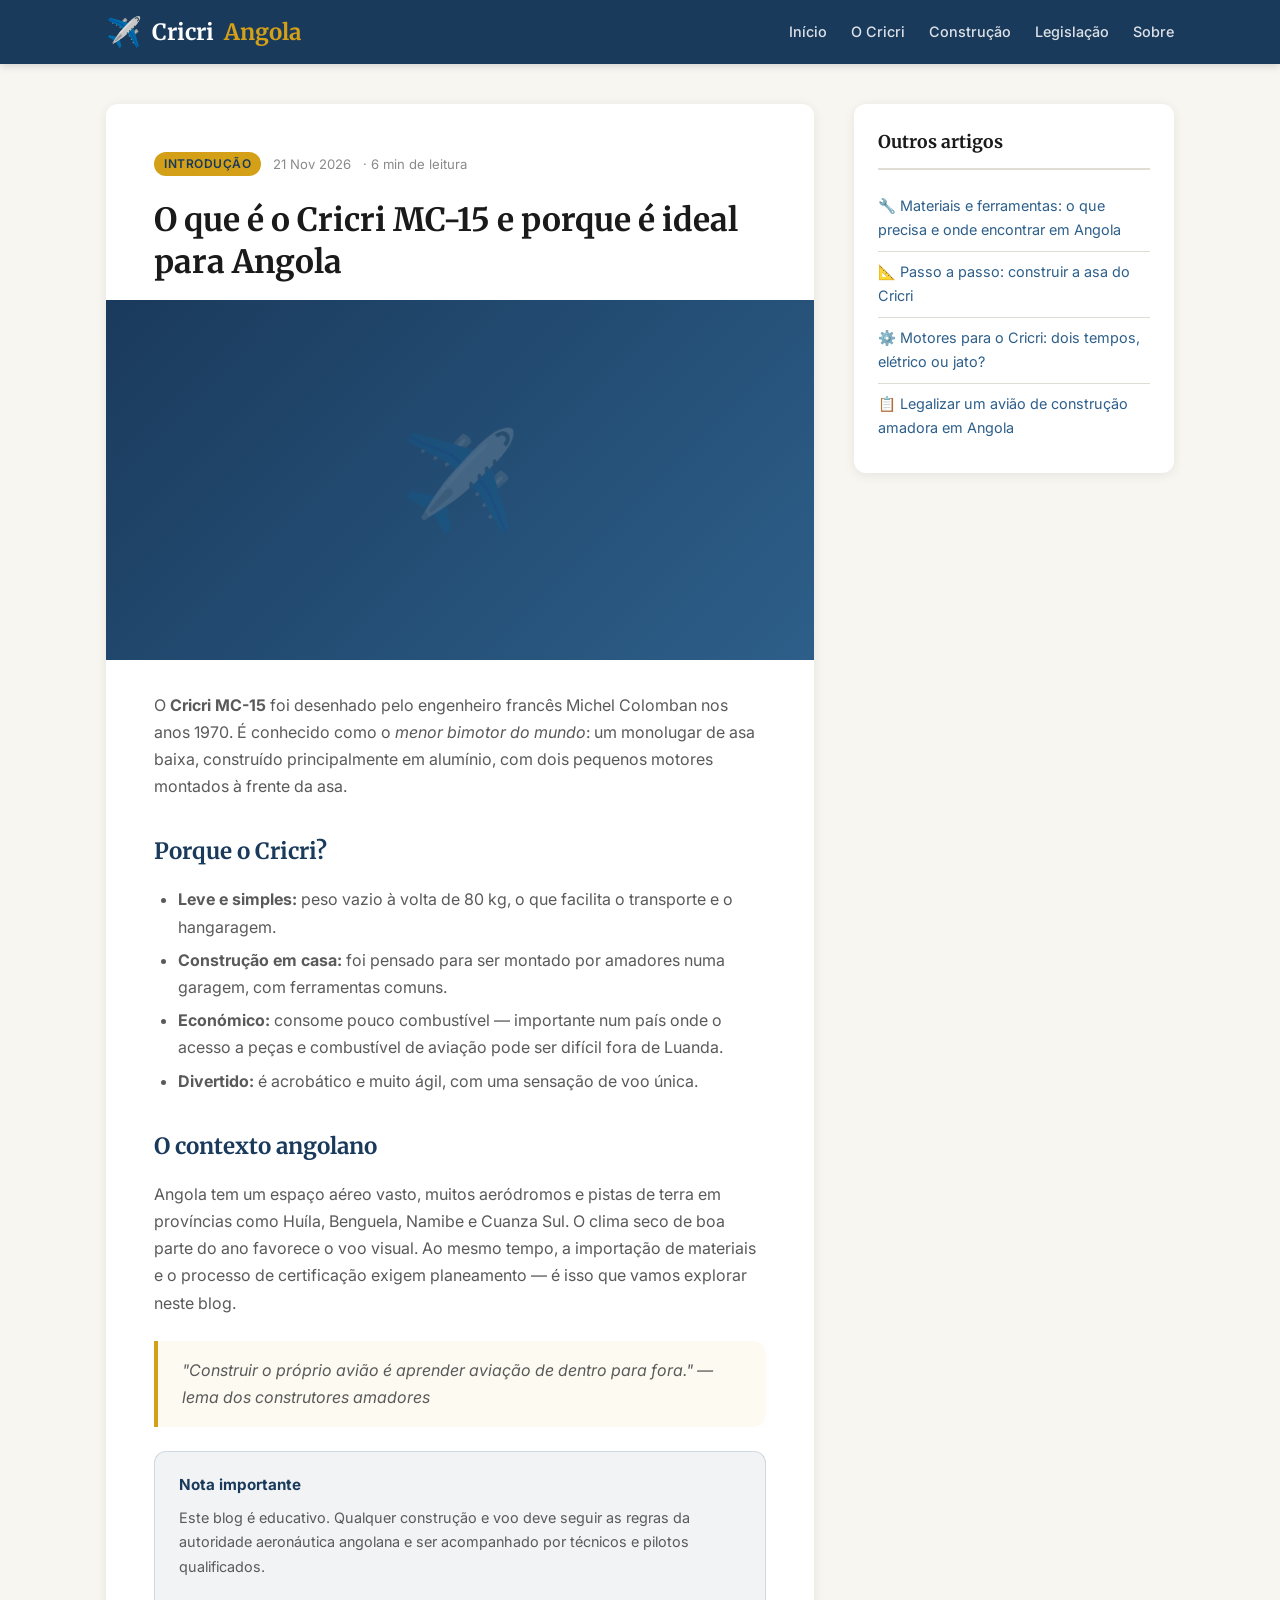
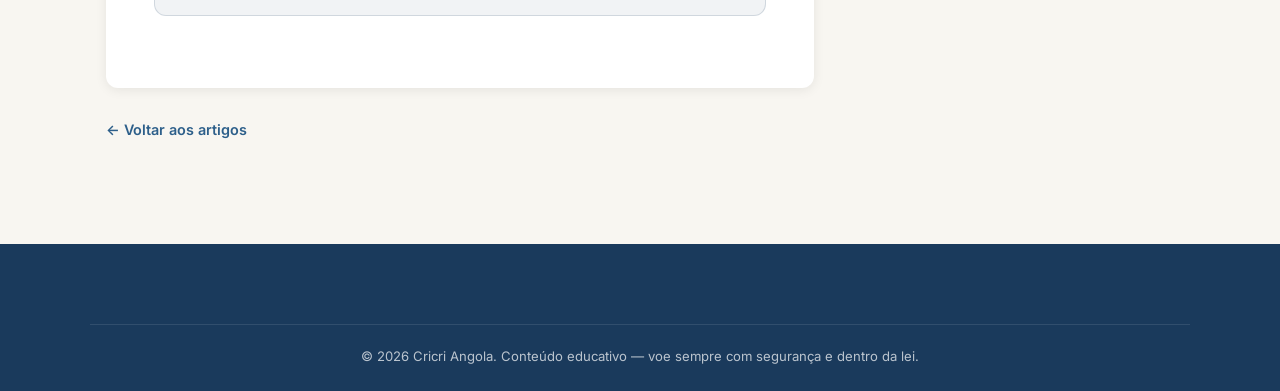
==== article.html @ 6742cb9e "Add Cricri Angola blog: guides for building Cricri MC-15 aircraft in Angola Co-Authored-By: Claude O" ====
<!DOCTYPE html>
<html lang="pt">
<head>
  <meta charset="UTF-8">
  <meta name="viewport" content="width=device-width, initial-scale=1.0">
  <title>Cricri Angola</title>
  <link rel="stylesheet" href="style.css">
</head>
<body>
  <header class="site-header">
    <div class="header-inner">
      <a href="index.html" class="site-logo"><span class="logo-icon">✈️</span> Cricri <span>Angola</span></a>
      <button class="menu-toggle" aria-label="Abrir menu" onclick="document.getElementById('nav').classList.toggle('open')">☰</button>
      <nav>
        <ul id="nav">
          <li><a href="index.html">Início</a></li>
          <li><a href="article.html?id=o-que-e-o-cricri">O Cricri</a></li>
          <li><a href="article.html?id=construir-a-asa">Construção</a></li>
          <li><a href="article.html?id=legalizacao-em-angola">Legislação</a></li>
          <li><a href="index.html#sobre">Sobre</a></li>
        </ul>
      </nav>
    </div>
  </header>

  <div class="container">
    <div class="main-grid">
      <main>
        <article class="article-full" id="article"></article>
        <a href="index.html" class="read-more">← Voltar aos artigos</a>
      </main>
      <aside class="sidebar">
        <div class="sidebar-widget">
          <h3>Outros artigos</h3>
          <ul class="specs-list" id="others"></ul>
        </div>
      </aside>
    </div>
  </div>

  <footer class="site-footer">
    <div class="footer-bottom">© 2026 Cricri Angola. Conteúdo educativo — voe sempre com segurança e dentro da lei.</div>
  </footer>

  <script src="posts.js"></script>
  <script>
    const id = new URLSearchParams(location.search).get('id');
    const post = POSTS.find(p => p.id === id) || POSTS[0];
    document.title = post.title + ' — Cricri Angola';
    document.getElementById('article').innerHTML = `
      <div class="post-meta"><span class="post-tag">${post.tag}</span><span>${post.date}</span><span>· ${post.read} de leitura</span></div>
      <h1>${post.title}</h1>
      <div class="article-img-placeholder">${post.icon}</div>
      <div class="article-content">${post.content}</div>`;
    document.getElementById('others').innerHTML = POSTS.filter(p => p.id !== post.id)
      .map(p => `<li><a href="article.html?id=${p.id}">${p.icon} ${p.title}</a></li>`).join('');
  </script>
</body>
</html>
---- style.css ----
@import url('https://fonts.googleapis.com/css2?family=Inter:wght@400;500;600;700;800&family=Merriweather:wght@400;700&display=swap');

:root {
  --primary: #1a3a5c;
  --primary-light: #2d5f8a;
  --accent: #d4a017;
  --accent-light: #f0c040;
  --bg: #f8f6f1;
  --bg-card: #ffffff;
  --text: #1a1a1a;
  --text-muted: #5a5a5a;
  --text-light: #8a8a8a;
  --border: #e0ddd5;
  --shadow: 0 2px 12px rgba(0,0,0,0.08);
  --shadow-hover: 0 6px 24px rgba(0,0,0,0.12);
  --radius: 12px;
  --max-width: 1100px;
}

* { margin: 0; padding: 0; box-sizing: border-box; }

body {
  font-family: 'Inter', sans-serif;
  background: var(--bg);
  color: var(--text);
  line-height: 1.7;
}

a { color: var(--primary-light); text-decoration: none; transition: color 0.2s; }
a:hover { color: var(--accent); }

img { max-width: 100%; height: auto; display: block; }

/* Header */
.site-header {
  background: var(--primary);
  color: #fff;
  padding: 0;
  position: sticky;
  top: 0;
  z-index: 100;
  box-shadow: 0 2px 8px rgba(0,0,0,0.15);
}

.header-inner {
  max-width: var(--max-width);
  margin: 0 auto;
  padding: 0 16px;
  display: flex;
  align-items: center;
  justify-content: space-between;
  height: 64px;
}

.site-logo {
  font-family: 'Merriweather', serif;
  font-size: 1.4rem;
  font-weight: 700;
  color: #fff;
  display: flex;
  align-items: center;
  gap: 10px;
}

.site-logo .logo-icon {
  font-size: 1.8rem;
}

.site-logo span {
  color: var(--accent);
}

nav ul {
  list-style: none;
  display: flex;
  gap: 24px;
}

nav a {
  color: rgba(255,255,255,0.85);
  font-size: 0.9rem;
  font-weight: 500;
  padding: 6px 0;
  border-bottom: 2px solid transparent;
  transition: all 0.2s;
}

nav a:hover, nav a.active {
  color: #fff;
  border-bottom-color: var(--accent);
}

.menu-toggle {
  display: none;
  background: none;
  border: none;
  color: #fff;
  font-size: 1.5rem;
  cursor: pointer;
}

/* Hero */
.hero {
  background: linear-gradient(135deg, var(--primary) 0%, #0d2137 100%);
  color: #fff;
  padding: 80px 16px;
  text-align: center;
  position: relative;
  overflow: hidden;
}

.hero::before {
  content: '';
  position: absolute;
  top: 0; left: 0; right: 0; bottom: 0;
  background: url("data:image/svg+xml,%3Csvg xmlns='http://www.w3.org/2000/svg' viewBox='0 0 800 400'%3E%3Cpath d='M200 200 L400 180 L600 200 L400 220Z' fill='none' stroke='rgba(255,255,255,0.05)' stroke-width='2'/%3E%3Cpath d='M350 190 L400 150 L450 190' fill='none' stroke='rgba(255,255,255,0.05)' stroke-width='1.5'/%3E%3Cpath d='M100 250 L700 250' fill='none' stroke='rgba(255,255,255,0.03)' stroke-width='1'/%3E%3C/svg%3E") center/cover no-repeat;
  opacity: 0.6;
}

.hero-content {
  position: relative;
  max-width: 700px;
  margin: 0 auto;
}

.hero h1 {
  font-family: 'Merriweather', serif;
  font-size: 2.6rem;
  margin-bottom: 16px;
  line-height: 1.3;
}

.hero h1 span {
  color: var(--accent-light);
}

.hero p {
  font-size: 1.15rem;
  opacity: 0.9;
  margin-bottom: 28px;
  line-height: 1.7;
}

.hero-cta {
  display: inline-block;
  background: var(--accent);
  color: var(--primary);
  font-weight: 700;
  padding: 14px 32px;
  border-radius: 50px;
  font-size: 1rem;
  transition: all 0.3s;
}

.hero-cta:hover {
  background: var(--accent-light);
  color: var(--primary);
  transform: translateY(-2px);
  box-shadow: 0 4px 16px rgba(212,160,23,0.4);
}

/* Main layout */
.container {
  max-width: var(--max-width);
  margin: 0 auto;
  padding: 40px 16px;
}

.main-grid {
  display: grid;
  grid-template-columns: 1fr 320px;
  gap: 40px;
}

/* Blog cards */
.posts-section h2 {
  font-family: 'Merriweather', serif;
  font-size: 1.6rem;
  margin-bottom: 24px;
  padding-bottom: 12px;
  border-bottom: 3px solid var(--accent);
  display: inline-block;
}

.post-card {
  background: var(--bg-card);
  border-radius: var(--radius);
  box-shadow: var(--shadow);
  overflow: hidden;
  margin-bottom: 28px;
  transition: transform 0.2s, box-shadow 0.2s;
}

.post-card:hover {
  transform: translateY(-3px);
  box-shadow: var(--shadow-hover);
}

.post-card-img {
  width: 100%;
  height: 220px;
  object-fit: cover;
  background: var(--primary-light);
}

.post-card-img-placeholder {
  width: 100%;
  height: 220px;
  background: linear-gradient(135deg, var(--primary) 0%, var(--primary-light) 100%);
  display: flex;
  align-items: center;
  justify-content: center;
  font-size: 4rem;
  color: rgba(255,255,255,0.3);
}

.post-card-body {
  padding: 24px;
}

.post-meta {
  display: flex;
  align-items: center;
  gap: 12px;
  margin-bottom: 10px;
  font-size: 0.82rem;
  color: var(--text-light);
}

.post-tag {
  background: var(--accent);
  color: var(--primary);
  padding: 2px 10px;
  border-radius: 20px;
  font-weight: 600;
  font-size: 0.75rem;
  text-transform: uppercase;
  letter-spacing: 0.5px;
}

.post-card-body h3 {
  font-family: 'Merriweather', serif;
  font-size: 1.25rem;
  margin-bottom: 10px;
  line-height: 1.4;
}

.post-card-body h3 a {
  color: var(--text);
}

.post-card-body h3 a:hover {
  color: var(--primary-light);
}

.post-card-body p {
  color: var(--text-muted);
  font-size: 0.95rem;
  margin-bottom: 16px;
}

.read-more {
  font-weight: 600;
  font-size: 0.9rem;
  color: var(--primary-light);
  display: inline-flex;
  align-items: center;
  gap: 6px;
}

.read-more:hover {
  gap: 10px;
}

/* Sidebar */
.sidebar {
  display: flex;
  flex-direction: column;
  gap: 28px;
}

.sidebar-widget {
  background: var(--bg-card);
  border-radius: var(--radius);
  box-shadow: var(--shadow);
  padding: 24px;
}

.sidebar-widget h3 {
  font-family: 'Merriweather', serif;
  font-size: 1.1rem;
  margin-bottom: 16px;
  padding-bottom: 10px;
  border-bottom: 2px solid var(--border);
}

.about-widget p {
  font-size: 0.9rem;
  color: var(--text-muted);
  margin-bottom: 12px;
}

.specs-list {
  list-style: none;
}

.specs-list li {
  padding: 8px 0;
  border-bottom: 1px solid var(--border);
  font-size: 0.9rem;
  display: flex;
  justify-content: space-between;
}

.specs-list li:last-child { border-bottom: none; }

.specs-list .label {
  color: var(--text-muted);
}

.specs-list .value {
  font-weight: 600;
  color: var(--primary);
}

.steps-list {
  list-style: none;
  counter-reset: step;
}

.steps-list li {
  counter-increment: step;
  padding: 8px 0 8px 36px;
  position: relative;
  font-size: 0.9rem;
  color: var(--text-muted);
  border-bottom: 1px solid var(--border);
}

.steps-list li:last-child { border-bottom: none; }

.steps-list li::before {
  content: counter(step);
  position: absolute;
  left: 0;
  top: 8px;
  width: 24px;
  height: 24px;
  background: var(--primary);
  color: #fff;
  border-radius: 50%;
  display: flex;
  align-items: center;
  justify-content: center;
  font-size: 0.75rem;
  font-weight: 700;
}

.tags-cloud {
  display: flex;
  flex-wrap: wrap;
  gap: 8px;
}

.tags-cloud a {
  background: var(--bg);
  color: var(--text-muted);
  padding: 4px 14px;
  border-radius: 20px;
  font-size: 0.82rem;
  font-weight: 500;
  transition: all 0.2s;
  border: 1px solid var(--border);
}

.tags-cloud a:hover {
  background: var(--primary);
  color: #fff;
  border-color: var(--primary);
}

/* Article page */
.article-full {
  background: var(--bg-card);
  border-radius: var(--radius);
  box-shadow: var(--shadow);
  padding: 48px;
  margin-bottom: 28px;
}

.article-full h1 {
  font-family: 'Merriweather', serif;
  font-size: 2rem;
  line-height: 1.3;
  margin-bottom: 16px;
}

.article-full .post-meta {
  margin-bottom: 24px;
}

.article-full .article-img {
  width: calc(100% + 96px);
  margin-left: -48px;
  margin-bottom: 32px;
  height: 360px;
  object-fit: cover;
}

.article-full .article-img-placeholder {
  width: calc(100% + 96px);
  margin-left: -48px;
  margin-bottom: 32px;
  height: 360px;
  background: linear-gradient(135deg, var(--primary) 0%, var(--primary-light) 100%);
  display: flex;
  align-items: center;
  justify-content: center;
  font-size: 6rem;
  color: rgba(255,255,255,0.2);
}

.article-content h2 {
  font-family: 'Merriweather', serif;
  font-size: 1.4rem;
  margin: 32px 0 16px;
  color: var(--primary);
}

.article-content h3 {
  font-size: 1.15rem;
  margin: 24px 0 12px;
  color: var(--primary-light);
}

.article-content p {
  margin-bottom: 16px;
  color: var(--text-muted);
}

.article-content ul, .article-content ol {
  margin: 0 0 16px 24px;
  color: var(--text-muted);
}

.article-content li {
  margin-bottom: 6px;
}

.article-content blockquote {
  border-left: 4px solid var(--accent);
  padding: 16px 24px;
  margin: 24px 0;
  background: rgba(212,160,23,0.06);
  border-radius: 0 var(--radius) var(--radius) 0;
  font-style: italic;
  color: var(--text-muted);
}

.info-box {
  background: rgba(26,58,92,0.06);
  border: 1px solid rgba(26,58,92,0.15);
  border-radius: var(--radius);
  padding: 20px 24px;
  margin: 24px 0;
}

.info-box h4 {
  color: var(--primary);
  margin-bottom: 8px;
  font-size: 0.95rem;
}

.info-box p, .info-box ul {
  font-size: 0.9rem;
}

/* Footer */
.site-footer {
  background: var(--primary);
  color: rgba(255,255,255,0.7);
  padding: 48px 16px 24px;
  margin-top: 60px;
}

.footer-inner {
  max-width: var(--max-width);
  margin: 0 auto;
  display: grid;
  grid-template-columns: 1fr 1fr 1fr;
  gap: 40px;
}

.footer-col h4 {
  color: #fff;
  font-size: 1rem;
  margin-bottom: 16px;
  font-family: 'Merriweather', serif;
}

.footer-col p, .footer-col li {
  font-size: 0.88rem;
  line-height: 1.8;
}

.footer-col ul {
  list-style: none;
}

.footer-col a {
  color: rgba(255,255,255,0.7);
}

.footer-col a:hover {
  color: var(--accent-light);
}

.footer-bottom {
  max-width: var(--max-width);
  margin: 32px auto 0;
  padding-top: 20px;
  border-top: 1px solid rgba(255,255,255,0.1);
  text-align: center;
  font-size: 0.82rem;
}

/* Responsive */
@media (max-width: 768px) {
  .menu-toggle { display: block; }

  nav ul {
    display: none;
    position: absolute;
    top: 64px;
    left: 0;
    right: 0;
    background: var(--primary);
    flex-direction: column;
    padding: 16px;
    gap: 0;
    box-shadow: 0 4px 12px rgba(0,0,0,0.2);
  }

  nav ul.open { display: flex; }

  nav li { padding: 8px 0; }

  .hero { padding: 48px 16px; }
  .hero h1 { font-size: 1.8rem; }
  .hero p { font-size: 1rem; }

  .main-grid {
    grid-template-columns: 1fr;
  }

  .footer-inner {
    grid-template-columns: 1fr;
    gap: 24px;
  }

  .article-full { padding: 24px; }
  .article-full .article-img,
  .article-full .article-img-placeholder {
    width: calc(100% + 48px);
    margin-left: -24px;
  }
}
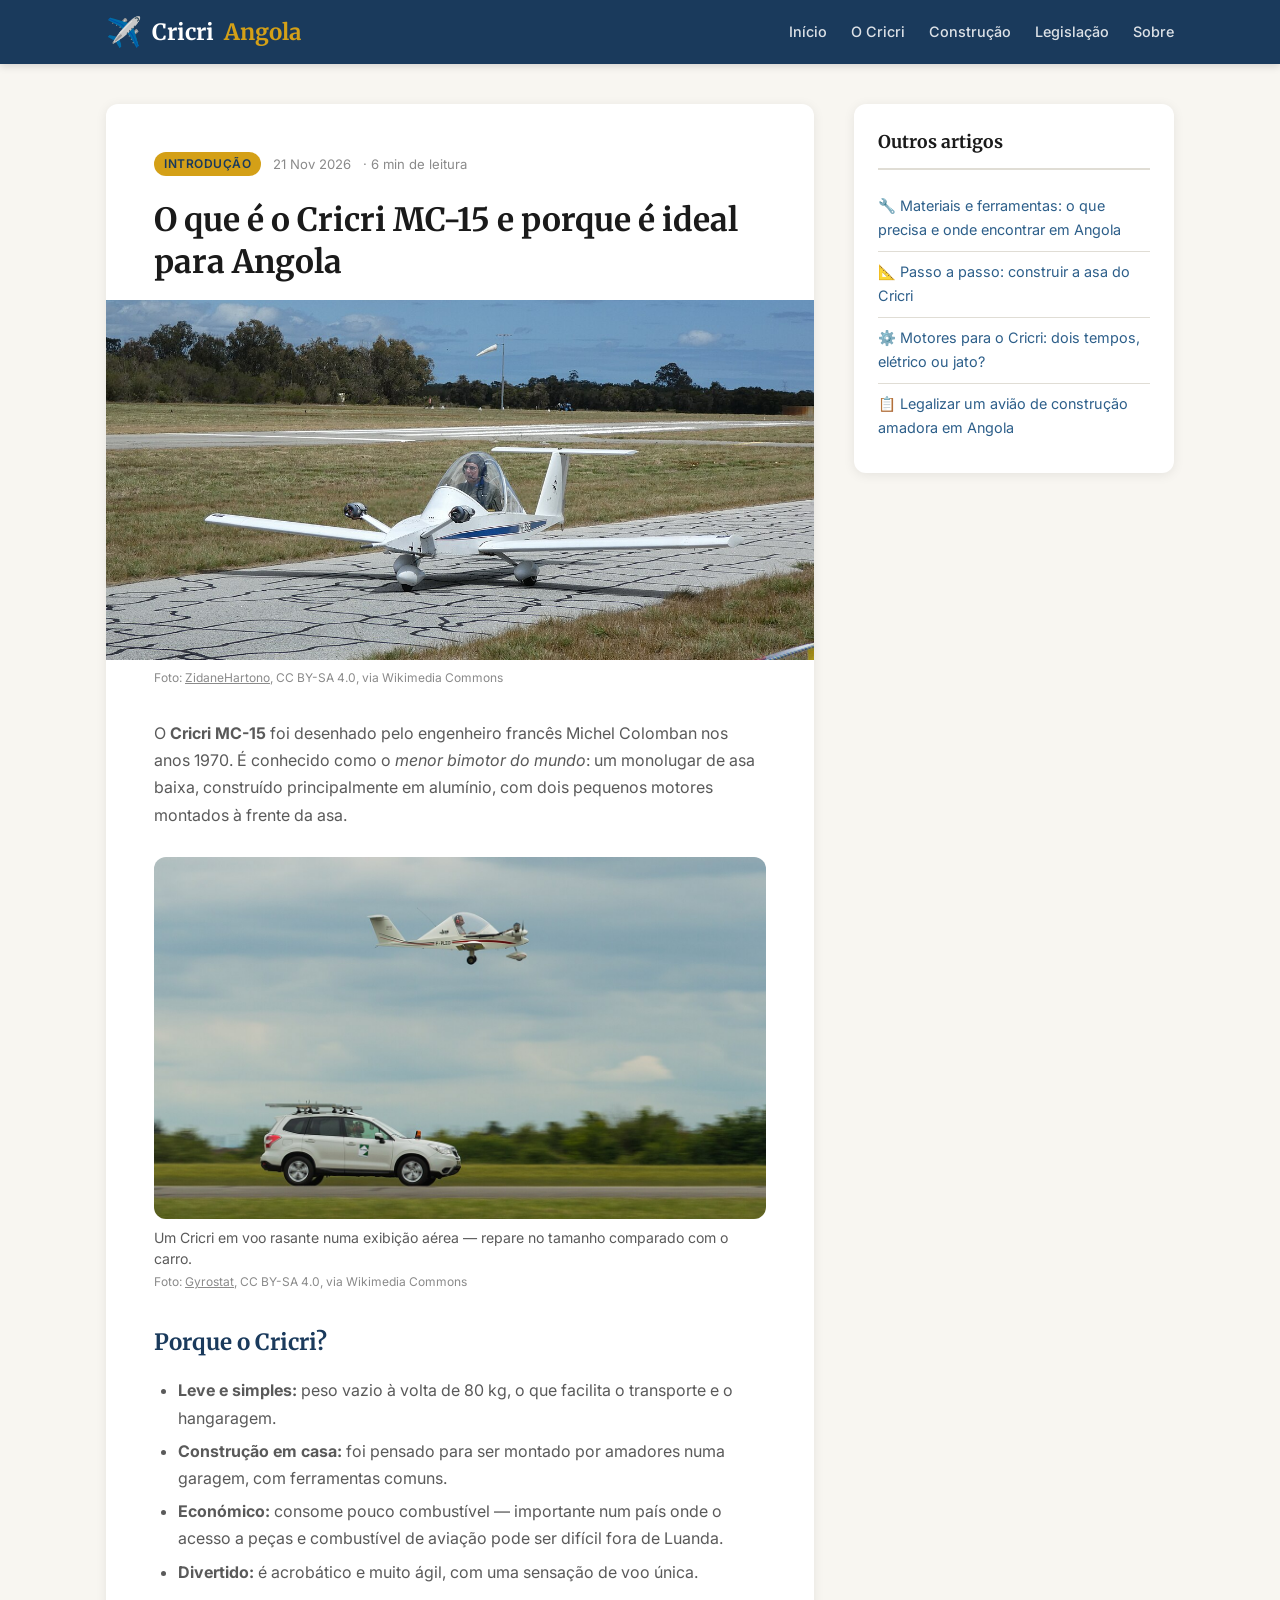
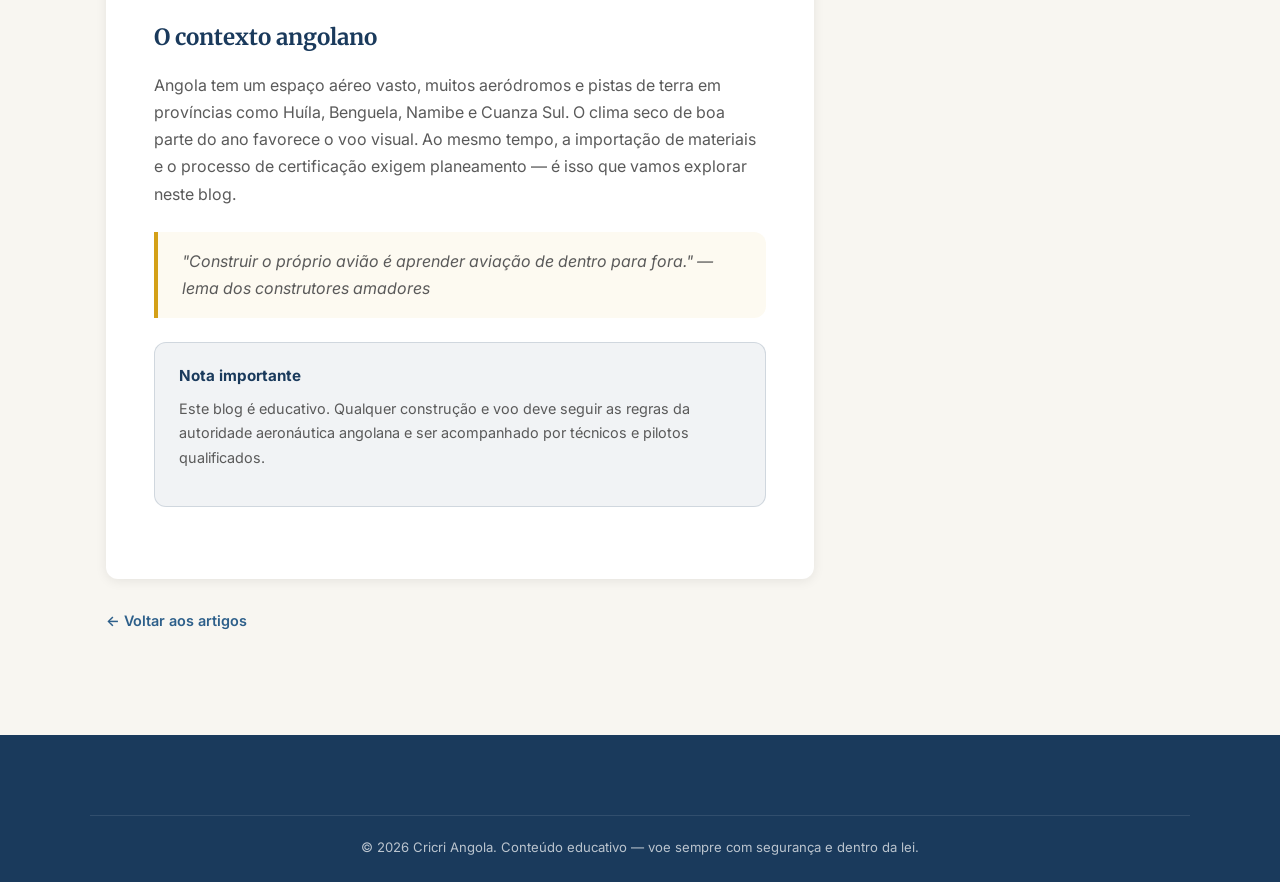
==== commit ad35a6c6: "Add real Wikimedia Commons photos to articles with credits Co-Authored-By: Claude Opus 5.5 <noreply@" ====
--- a/article.html
+++ b/article.html
@@ -50,8 +50,11 @@
     document.getElementById('article').innerHTML = `
       <div class="post-meta"><span class="post-tag">${post.tag}</span><span>${post.date}</span><span>· ${post.read} de leitura</span></div>
       <h1>${post.title}</h1>
-      <div class="article-img-placeholder">${post.icon}</div>
-      <div class="article-content">${post.content}</div>`;
+      <figure class="article-hero">
+        <img class="article-img" src="${imgSrc(post.image)}" alt="${IMAGES[post.image].alt}">
+        <figcaption class="credit">${credit(post.image)}</figcaption>
+      </figure>
+      <div class="article-content">${post.content()}</div>`;
     document.getElementById('others').innerHTML = POSTS.filter(p => p.id !== post.id)
       .map(p => `<li><a href="article.html?id=${p.id}">${p.icon} ${p.title}</a></li>`).join('');
   </script>
--- a/style.css
+++ b/style.css
@@ -420,6 +420,49 @@
   color: rgba(255,255,255,0.2);
 }
 
+.article-hero {
+  margin: 0 0 32px;
+}
+
+.article-hero .article-img {
+  max-width: none;
+  margin-bottom: 8px;
+}
+
+.credit {
+  display: block;
+  font-size: 0.75rem;
+  color: var(--text-light);
+  font-style: normal;
+}
+
+.credit a {
+  color: var(--text-light);
+  text-decoration: underline;
+}
+
+.article-figure {
+  margin: 28px 0;
+}
+
+.article-figure img {
+  width: 100%;
+  border-radius: var(--radius);
+  max-height: 420px;
+  object-fit: cover;
+}
+
+.article-figure figcaption {
+  font-size: 0.88rem;
+  color: var(--text-muted);
+  margin-top: 8px;
+  line-height: 1.5;
+}
+
+.article-figure figcaption .credit {
+  margin-top: 4px;
+}
+
 .article-content h2 {
   font-family: 'Merriweather', serif;
   font-size: 1.4rem;
